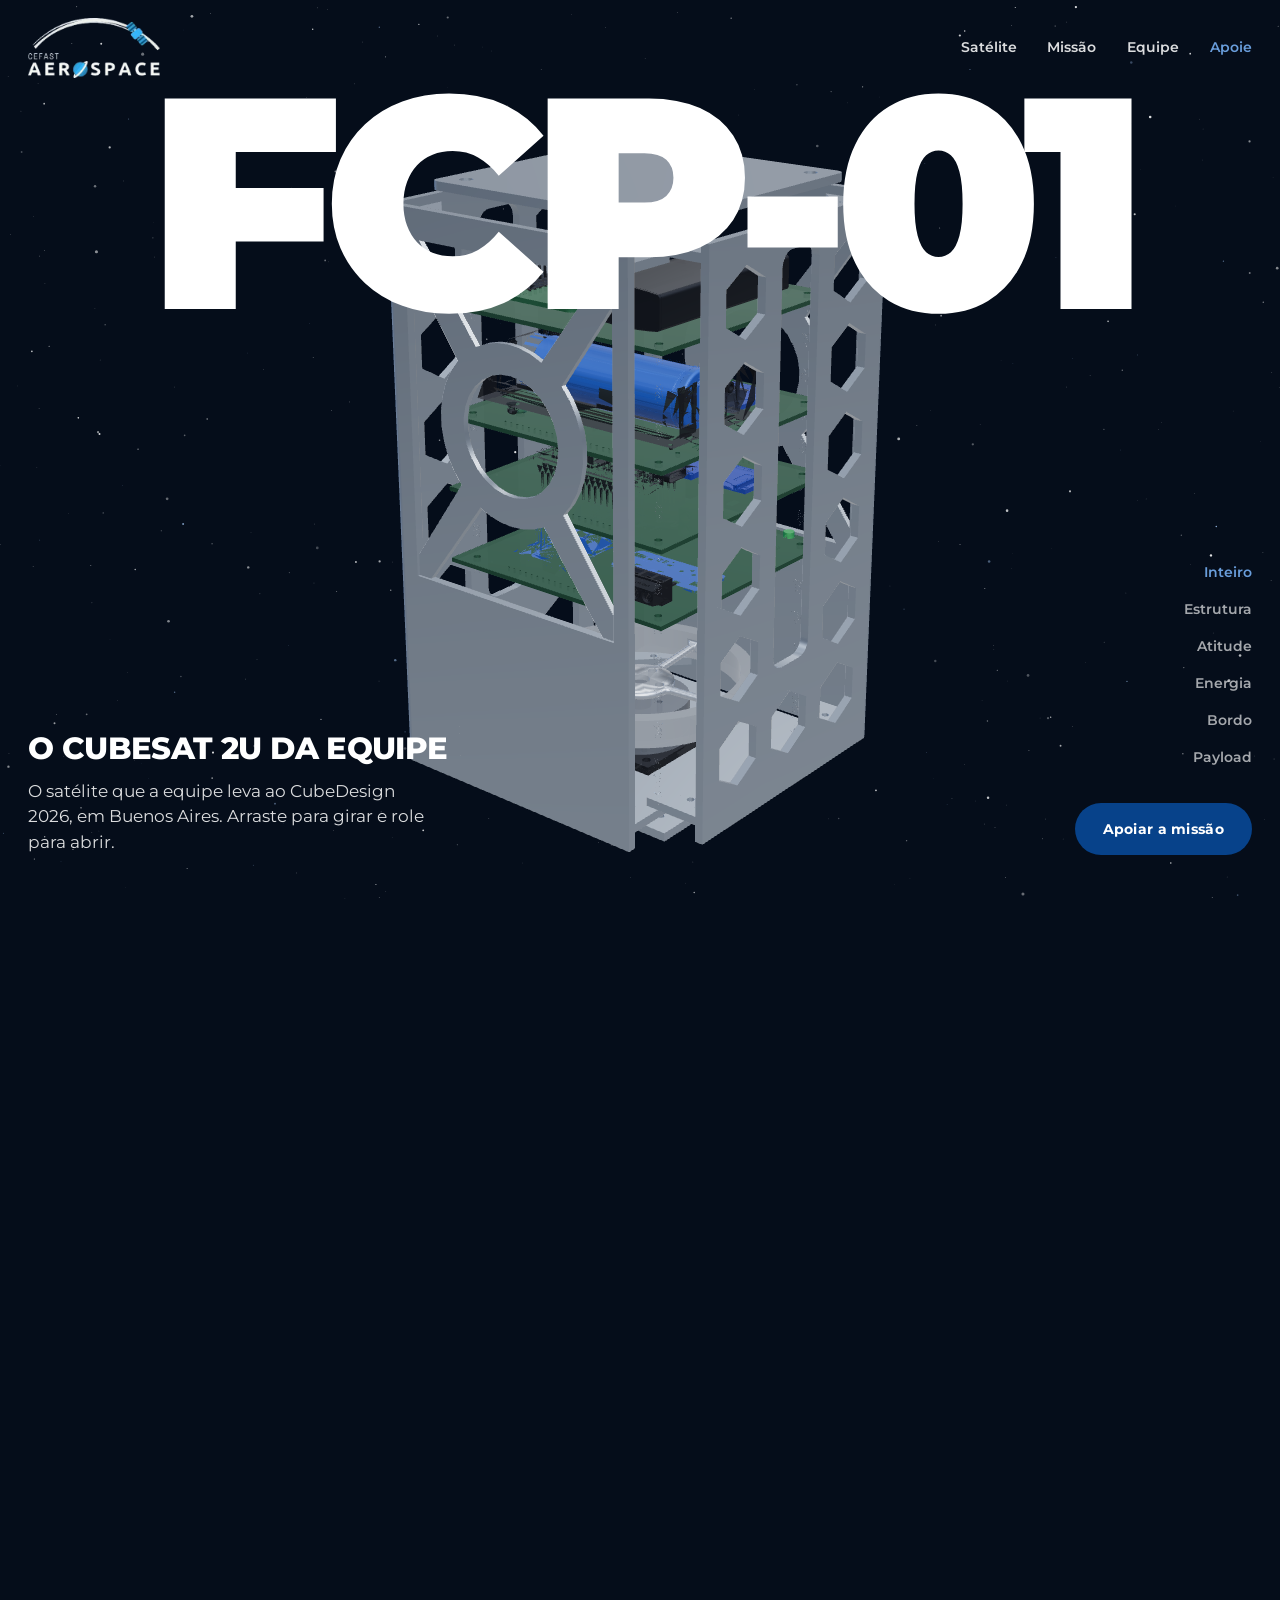
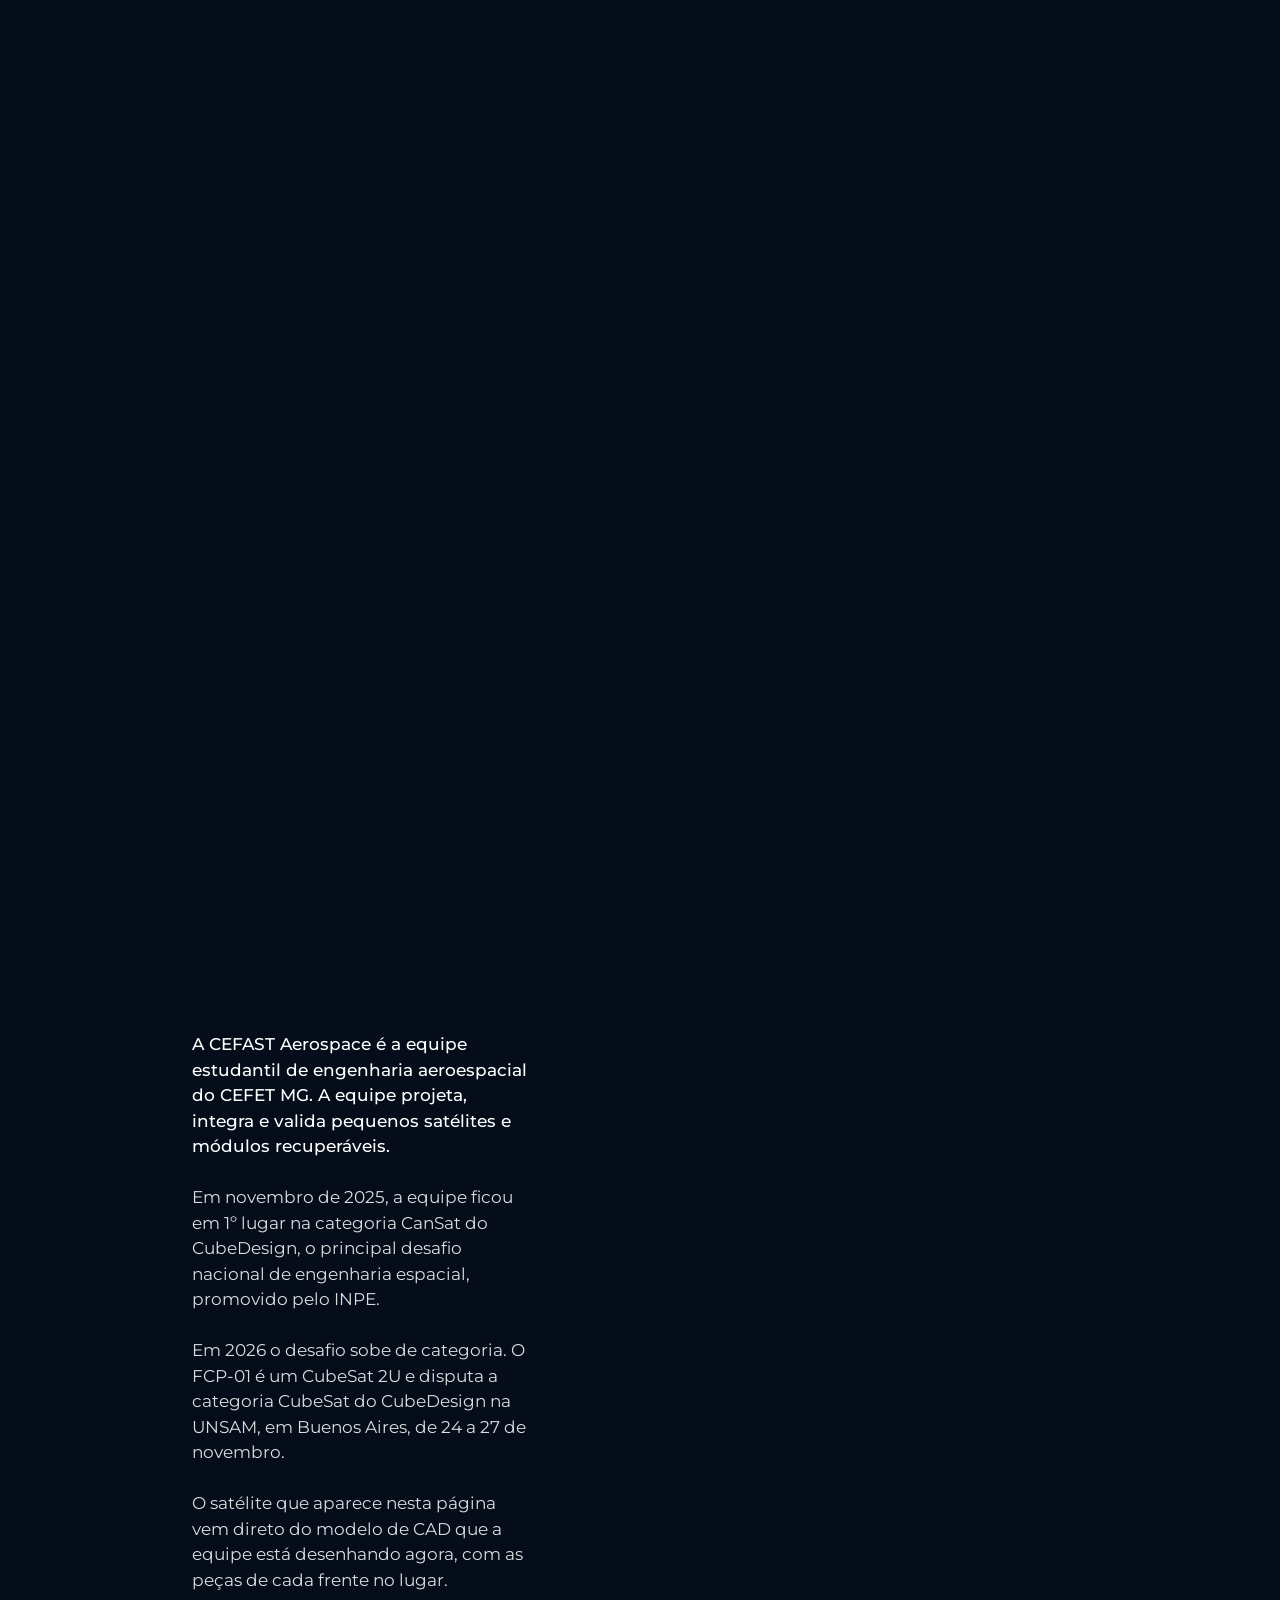
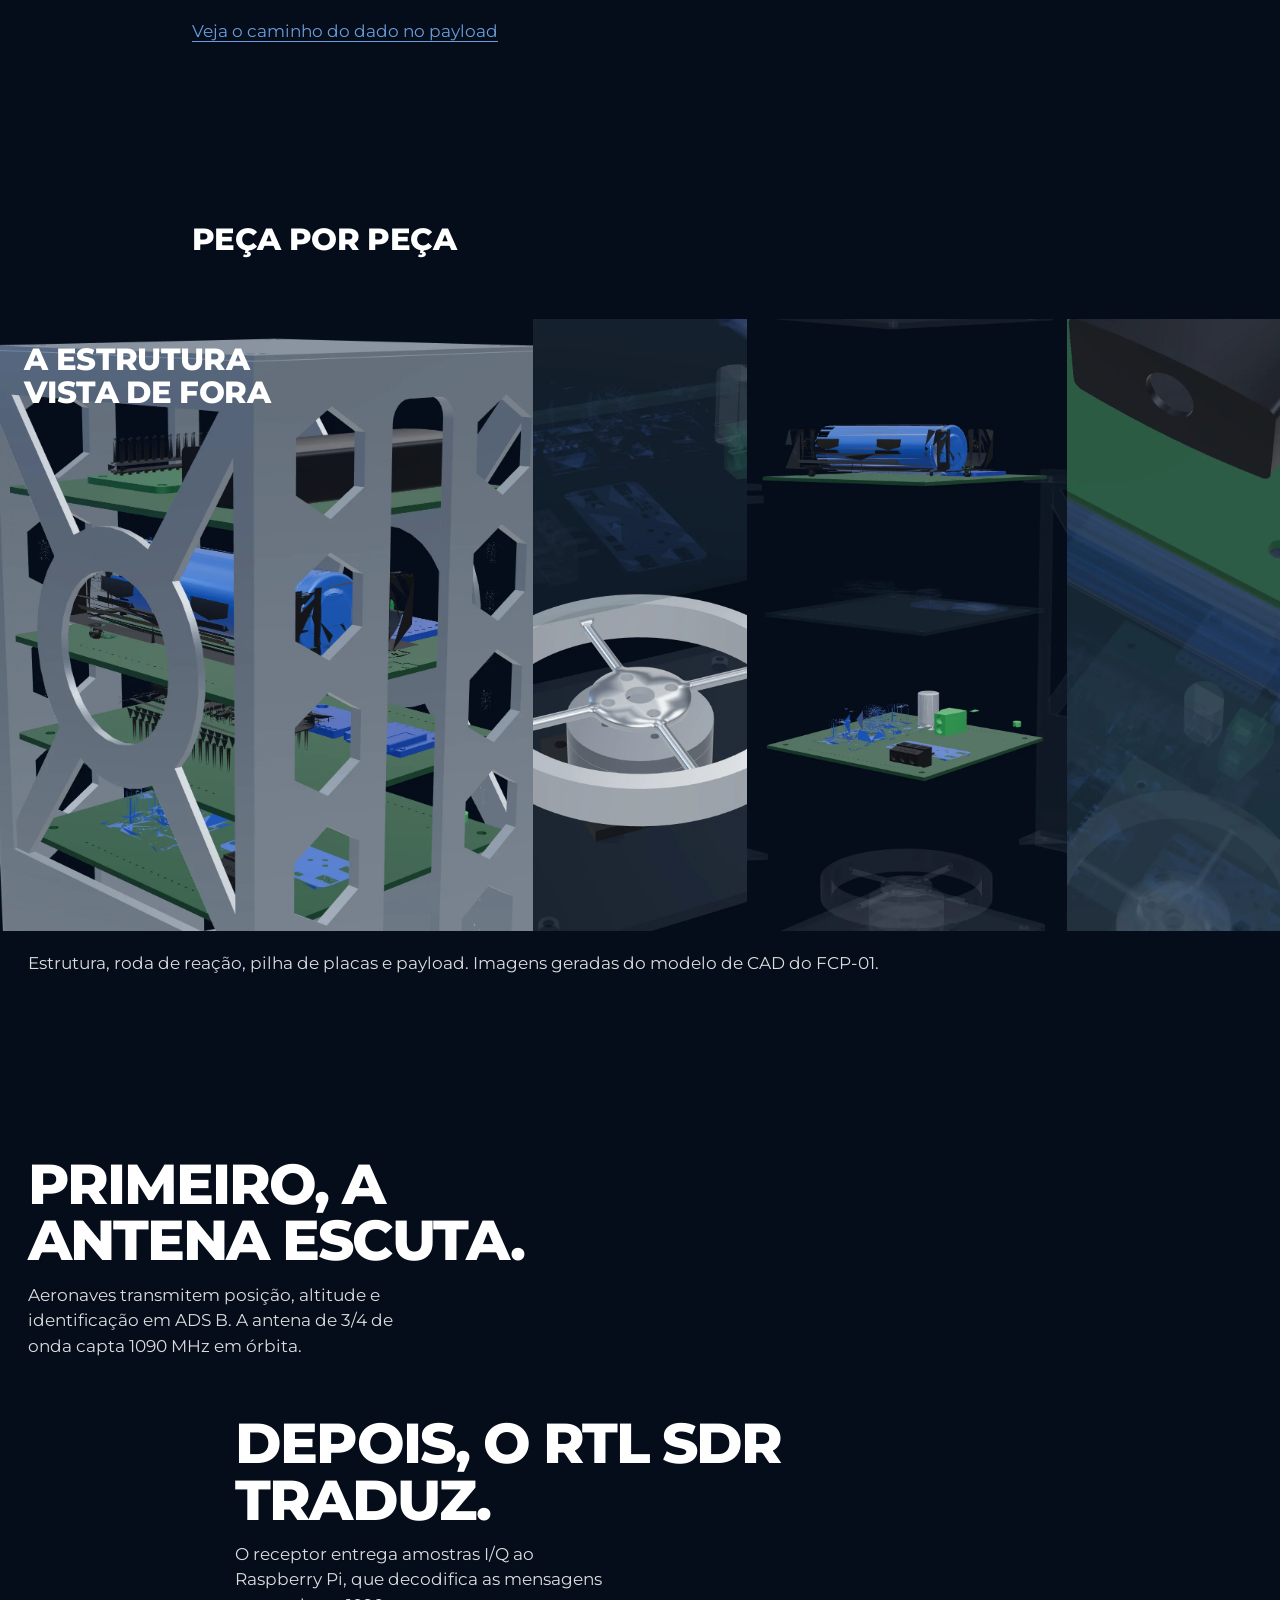
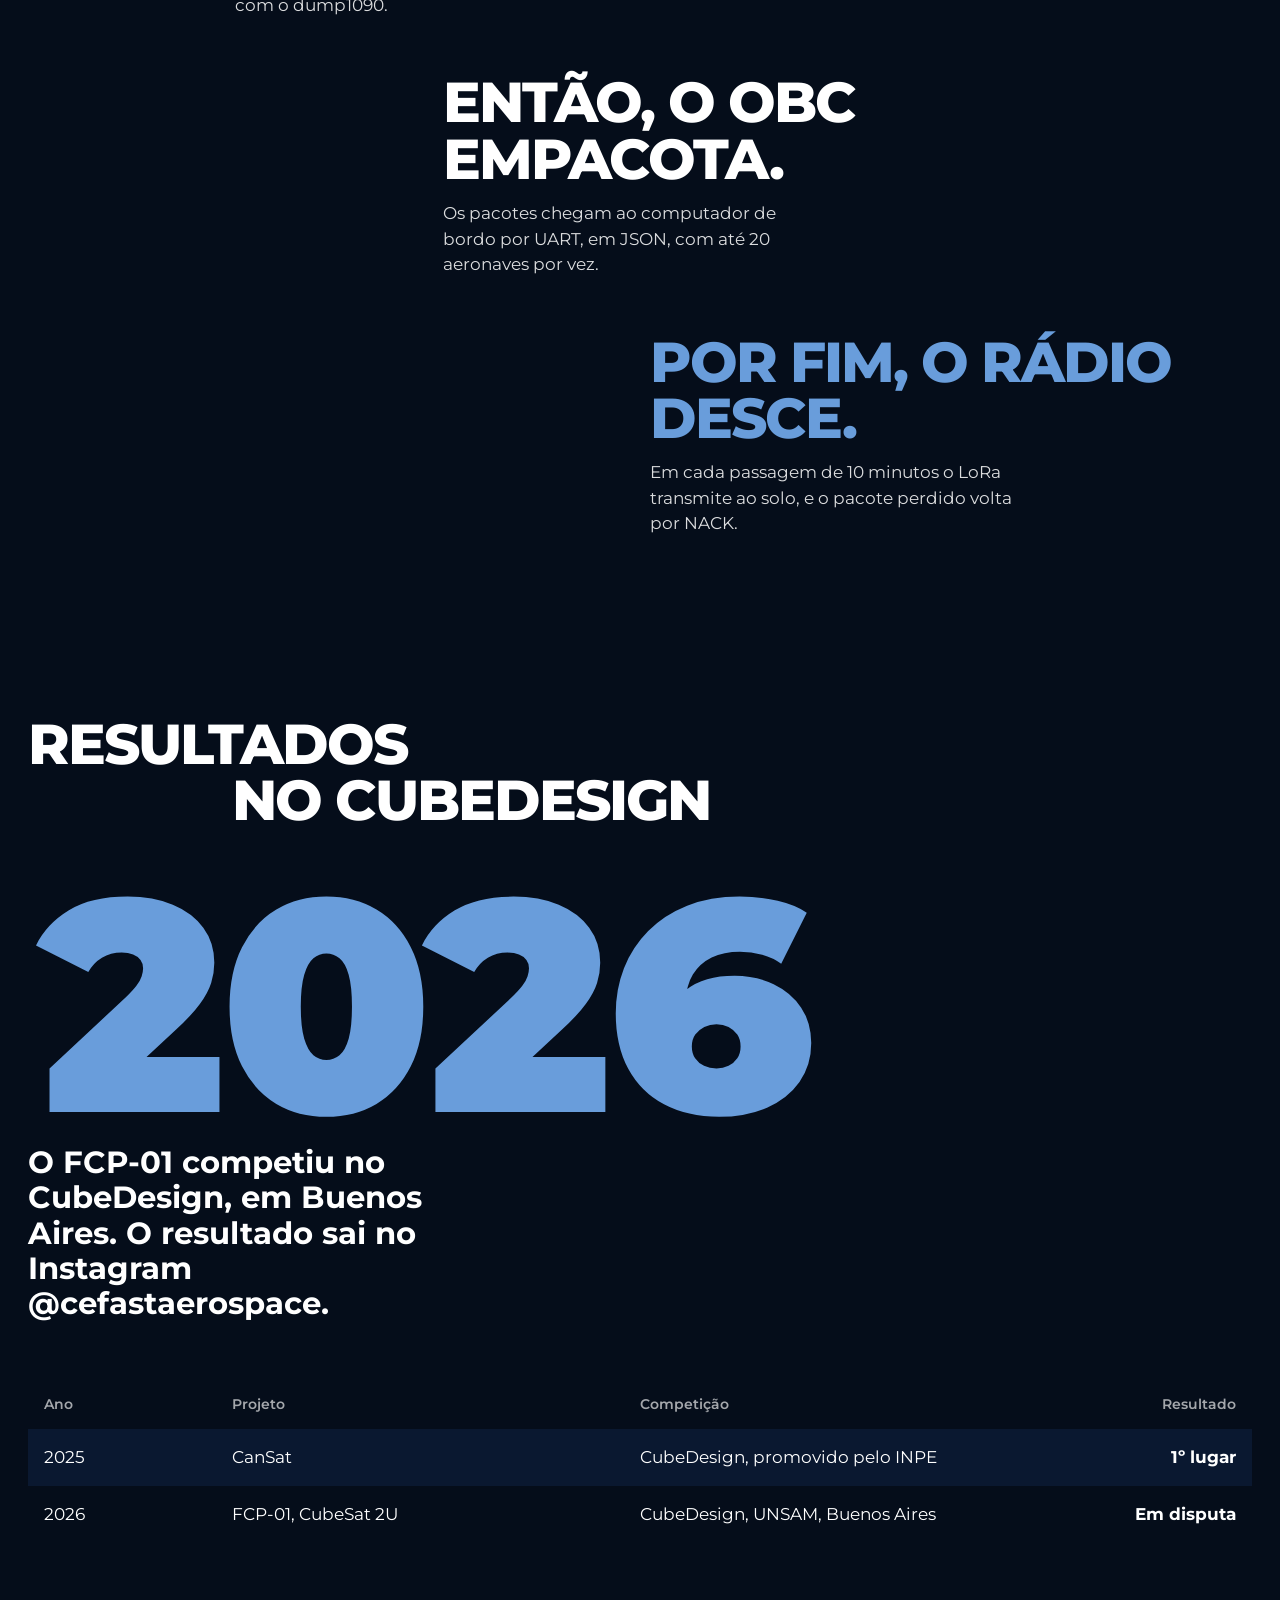
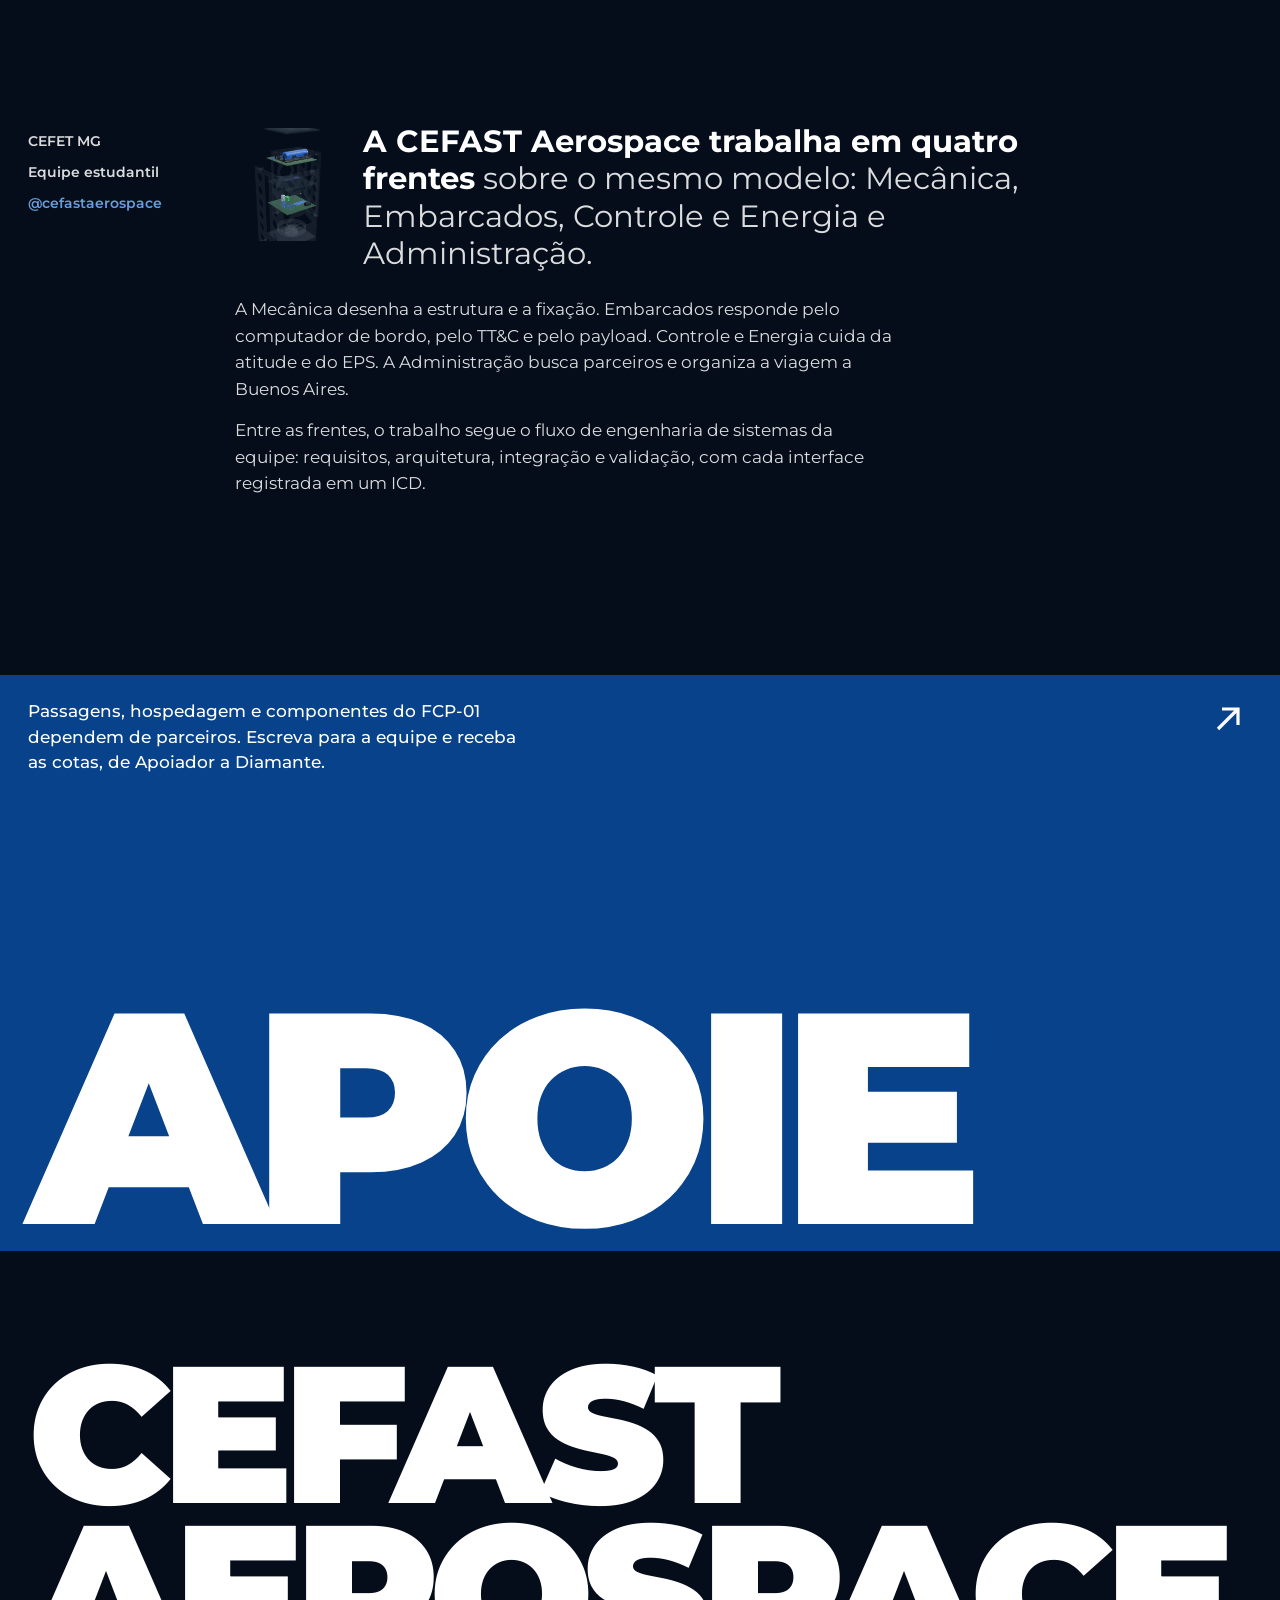
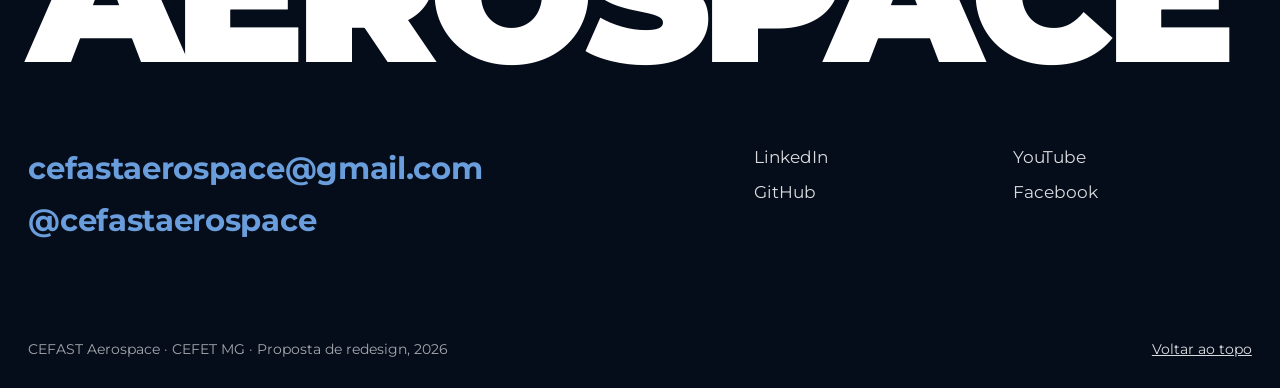
==== index.html @ 87e076d8 "Redesign do site da CEFAST Aerospace com o FCP-01 em 3D Página única com o CubeSat 2U em 3D, aberto " ====
<!doctype html>
<html lang="pt-BR">
<head>
<meta charset="utf-8">
<meta name="viewport" content="width=device-width, initial-scale=1">
<title>FCP-01 · CEFAST Aerospace</title>
<meta name="description" content="A CEFAST Aerospace, equipe estudantil do CEFET MG, projeta o FCP-01, um CubeSat 2U para o CubeDesign 2026 em Buenos Aires. Veja o satélite peça por peça.">
<meta name="theme-color" content="#050D1A">
<meta property="og:title" content="FCP-01 · CEFAST Aerospace">
<meta property="og:description" content="O CubeSat 2U que a CEFAST Aerospace leva ao CubeDesign 2026, em Buenos Aires.">
<meta property="og:image" content="assets/og.jpg">
<link rel="icon" type="image/svg+xml" href="favicon.svg">
<link rel="preload" href="fonts/montserrat-latin-wght-normal.woff2" as="font" type="font/woff2" crossorigin>
<link rel="stylesheet" href="css/site.css">
<script>document.documentElement.classList.add('js')</script>
<script type="importmap">{"imports":{"three":"./vendor/three.module.min.js"}}</script>
</head>
<body>
<canvas id="stars" aria-hidden="true"></canvas>

<header class="bar">
  <a class="bar__brand" href="#topo" aria-label="CEFAST Aerospace, início"><img src="assets/logo-cefast-aerospace.png" alt="CEFAST Aerospace" width="676" height="306"></a>
  <nav class="bar__nav" aria-label="Principal">
    <a href="#satelite">Satélite</a>
    <a href="#missao">Missão</a>
    <a href="#equipe">Equipe</a>
    <a href="#apoie">Apoie</a>
  </nav>
</header>

<main id="topo">
  <!-- O satélite fica preso na tela enquanto a página rola e abre um subsistema por vez -->
  <section class="story" id="satelite" aria-label="O satélite FCP-01">
    <div class="story__pin">
      <h1 class="story__title">FCP-01</h1>
      <div class="story__stage">
        <canvas class="story__canvas" aria-label="Modelo 3D do FCP-01. Arraste para girar." role="img"></canvas>
        <img class="story__poster" src="assets/render-inteiro.webp" alt="O FCP-01 montado: estrutura de alumínio vazada com quatro placas empilhadas e a roda de reação na base." width="1400" height="1750">
      </div>
      <div class="story__copy" aria-live="polite">
        <div class="chapter is-on" data-chapter="0">
          <h2>O CubeSat 2U da equipe</h2>
          <p>O satélite que a equipe leva ao CubeDesign 2026, em Buenos Aires. Arraste para girar e role para abrir.</p>
        </div>
        <div class="chapter" data-chapter="1">
          <h2>Estrutura em alumínio 6061 T4</h2>
          <p>Dois perfis em L e duas tampas, 100 × 100 × 197 mm no CAD. A equipe comparou com magnésio AZ91 e AZ31 e descartou o PETG com justificativa técnica.</p>
        </div>
        <div class="chapter" data-chapter="2">
          <h2>Roda de reação em anel</h2>
          <p>Um anel de 80 mm gira sobre o motor, na base da estrutura, e troca momento angular com o satélite para controlar a atitude. Um sensor de ângulo acompanha o giro.</p>
        </div>
        <div class="chapter" data-chapter="3">
          <h2>EPS, Electric Power System</h2>
          <p>Célula 21700 com BMS 2S, medição de corrente por INA219 e reguladores XL4015 e MT3608, divididos em duas placas da pilha.</p>
        </div>
        <div class="chapter" data-chapter="4">
          <h2>Computador de bordo e TT&amp;C</h2>
          <p>Um ESP32 controla o rádio LoRa de telecomando e telemetria e lê a IMU. A antena sai por burn wire, um fio que queima para soltá-la em órbita.</p>
        </div>
        <div class="chapter" data-chapter="5">
          <h2>Payload ADS B</h2>
          <p>Antena de 3/4 de onda em 1090 MHz, RTL SDR com amostras I/Q e Raspberry Pi rodando dump1090. Sem aeronave à vista, o payload mede o ruído de fundo.</p>
        </div>
      </div>
      <div class="story__side">
        <ul class="story__steps" aria-label="Subsistemas">
          <li><button type="button" data-go="0" aria-current="true">Inteiro</button></li>
          <li><button type="button" data-go="1">Estrutura</button></li>
          <li><button type="button" data-go="2">Atitude</button></li>
          <li><button type="button" data-go="3">Energia</button></li>
          <li><button type="button" data-go="4">Bordo</button></li>
          <li><button type="button" data-go="5">Payload</button></li>
        </ul>
        <a class="button" href="#apoie">Apoiar a missão</a>
      </div>
    </div>
  </section>

  <section class="intro" id="sobre" aria-label="Sobre a equipe">
    <div class="intro__col">
      <p class="intro__lead">A CEFAST Aerospace é a equipe estudantil de engenharia aeroespacial do CEFET MG. A equipe projeta, integra e valida pequenos satélites e módulos recuperáveis.</p>
      <p>Em novembro de 2025, a equipe ficou em 1º lugar na categoria CanSat do CubeDesign, o principal desafio nacional de engenharia espacial, promovido pelo INPE.</p>
      <p>Em 2026 o desafio sobe de categoria. O FCP-01 é um CubeSat 2U e disputa a categoria CubeSat do CubeDesign na UNSAM, em Buenos Aires, de 24 a 27 de novembro.</p>
      <p>O satélite que aparece nesta página vem direto do modelo de CAD que a equipe está desenhando agora, com as peças de cada frente no lugar.</p>
      <p><a href="#missao">Veja o caminho do dado no payload</a></p>
    </div>
  </section>

  <section class="band" id="detalhes" aria-labelledby="band-title">
    <h2 class="band__title reveal" id="band-title">Peça por peça</h2>
    <div class="band__row reveal">
      <figure class="band__panel" style="--g:5">
        <img src="assets/render-estrutura.webp" alt="Estrutura do FCP-01 vista de perto, com os recortes hexagonais e o anel em X na lateral." width="1400" height="1750" loading="lazy">
        <figcaption class="band__label">A estrutura<br>vista de fora</figcaption>
      </figure>
      <figure class="band__panel" style="--g:2">
        <img src="assets/render-roda.webp" alt="Roda de reação em anel montada sobre o motor, com as placas acima em transparência." width="1400" height="1750" loading="lazy">
      </figure>
      <figure class="band__panel" style="--g:3">
        <img src="assets/render-placas.webp" alt="Pilha de placas afastada, com a célula 21700 e o BMS em destaque." width="1400" height="1750" loading="lazy">
      </figure>
      <figure class="band__panel" style="--g:2">
        <img src="assets/render-payload.webp" alt="Placa do payload vista de cima, com o RTL SDR e o Raspberry Pi." width="1400" height="1750" loading="lazy">
      </figure>
    </div>
    <p class="band__note reveal">Estrutura, roda de reação, pilha de placas e payload. Imagens geradas do modelo de CAD do FCP-01.</p>
  </section>

  <section class="steps" id="missao" aria-label="Como o payload funciona">
    <div class="steps__item reveal" style="--c:1">
      <h2 class="steps__line">Primeiro, a antena escuta.</h2>
      <p>Aeronaves transmitem posição, altitude e identificação em ADS B. A antena de 3/4 de onda capta 1090 MHz em órbita.</p>
    </div>
    <div class="steps__item reveal" style="--c:3">
      <h2 class="steps__line">Depois, o RTL SDR traduz.</h2>
      <p>O receptor entrega amostras I/Q ao Raspberry Pi, que decodifica as mensagens com o dump1090.</p>
    </div>
    <div class="steps__item reveal" style="--c:5">
      <h2 class="steps__line">Então, o OBC empacota.</h2>
      <p>Os pacotes chegam ao computador de bordo por UART, em JSON, com até 20 aeronaves por vez.</p>
    </div>
    <div class="steps__item reveal" style="--c:7">
      <h2 class="steps__line steps__line--last">Por fim, o rádio desce.</h2>
      <p>Em cada passagem de 10 minutos o LoRa transmite ao solo, e o pacote perdido volta por NACK.</p>
    </div>
  </section>

  <section class="record" id="resultados" aria-labelledby="record-title">
    <h2 class="record__title reveal" id="record-title"><span>Resultados</span><span>no CubeDesign</span></h2>
    <p class="record__count reveal" data-countdown="2026-11-24T09:00:00-03:00" data-end="2026-11-27T23:59:00-03:00"><span class="record__days">39</span> <span class="record__unit">dias até o CubeDesign 2026, na UNSAM, em Buenos Aires.</span></p>
    <div class="record__wrap reveal">
      <table class="record__table">
        <caption class="sr">Resultados da CEFAST Aerospace no CubeDesign</caption>
        <thead><tr><th scope="col">Ano</th><th scope="col">Projeto</th><th scope="col">Competição</th><th scope="col">Resultado</th></tr></thead>
        <tbody>
          <tr><td>2025</td><td>CanSat</td><td>CubeDesign, promovido pelo INPE</td><td>1º lugar</td></tr>
          <tr><td>2026</td><td>FCP-01, CubeSat 2U</td><td>CubeDesign, UNSAM, Buenos Aires</td><td>Em disputa</td></tr>
        </tbody>
      </table>
    </div>
  </section>

  <section class="team" id="equipe" aria-label="A equipe">
    <ul class="team__facts reveal">
      <li>CEFET MG</li>
      <li>Equipe estudantil</li>
      <li><a href="https://www.instagram.com/cefastaerospace/" target="_blank" rel="noopener">@cefastaerospace</a></li>
    </ul>
    <div class="team__text reveal">
      <p class="team__lead"><img class="team__cap" src="assets/render-pilha.webp" alt="As quatro placas do FCP-01 afastadas entre os perfis da estrutura." width="900" height="900" loading="lazy"><strong>A CEFAST Aerospace trabalha em quatro frentes</strong> sobre o mesmo modelo: Mecânica, Embarcados, Controle e Energia e Administração.</p>
      <p class="team__more">A Mecânica desenha a estrutura e a fixação. Embarcados responde pelo computador de bordo, pelo TT&amp;C e pelo payload. Controle e Energia cuida da atitude e do EPS. A Administração busca parceiros e organiza a viagem a Buenos Aires.</p>
      <p class="team__more">Entre as frentes, o trabalho segue o fluxo de engenharia de sistemas da equipe: requisitos, arquitetura, integração e validação, com cada interface registrada em um ICD.</p>
    </div>
  </section>

  <section class="cta" id="apoie" aria-label="Apoie o FCP-01">
    <a class="cta__link" href="mailto:cefastaerospace@gmail.com?subject=Patroc%C3%ADnio%20do%20FCP-01&amp;body=Ol%C3%A1%2C%20equipe%20CEFAST%20Aerospace.%20Quero%20conhecer%20as%20cotas%20de%20patroc%C3%ADnio%20do%20FCP-01.">
      <span class="cta__note">Passagens, hospedagem e componentes do FCP-01 dependem de parceiros. Escreva para a equipe e receba as cotas, de Apoiador a Diamante.</span>
      <svg class="cta__arrow" viewBox="0 0 48 48" aria-hidden="true"><path d="M14 34 34 14M18 14h16v16" fill="none" stroke="currentColor" stroke-width="3.2"/></svg>
      <span class="cta__word">Apoie</span>
    </a>
  </section>
</main>

<footer class="foot">
  <p class="foot__name" aria-hidden="true"><span>CEFAST</span><span>AEROSPACE</span></p>
  <div class="foot__row">
    <ul class="foot__places">
      <li><a href="mailto:cefastaerospace@gmail.com">cefastaerospace@gmail.com</a></li>
      <li><a href="https://www.instagram.com/cefastaerospace/" target="_blank" rel="noopener">@cefastaerospace</a></li>
    </ul>
    <ul class="foot__links">
      <li><a href="https://www.linkedin.com/company/cefast-aerospace/" target="_blank" rel="noopener">LinkedIn</a></li>
      <li><a href="https://www.youtube.com/channel/UC_pCVSEK9eapoDFl8jVFm1w/playlists" target="_blank" rel="noopener">YouTube</a></li>
      <li><a href="https://github.com/CefastAerospace" target="_blank" rel="noopener">GitHub</a></li>
      <li><a href="https://www.facebook.com/cefastaerospace/" target="_blank" rel="noopener">Facebook</a></li>
    </ul>
  </div>
  <div class="foot__legal">
    <p>CEFAST Aerospace · CEFET MG · Proposta de redesign, 2026</p>
    <a href="#topo">Voltar ao topo</a>
  </div>
</footer>

<script type="module" src="js/app.js"></script>
</body>
</html>
---- css/site.css ----
@font-face {
  font-family: "Montserrat";
  src: url("../fonts/montserrat-latin-wght-normal.woff2") format("woff2");
  font-weight: 100 900; font-style: normal; font-display: swap;
  unicode-range: U+0000-00FF, U+0131, U+0152-0153, U+02BB-02BC, U+02C6, U+02DA, U+02DC, U+2000-206F, U+2074, U+20AC, U+2122, U+2191, U+2193, U+2212, U+2215, U+FEFF, U+FFFD;
}
@font-face {
  font-family: "Montserrat";
  src: url("../fonts/montserrat-latin-ext-wght-normal.woff2") format("woff2");
  font-weight: 100 900; font-style: normal; font-display: swap;
  unicode-range: U+0100-02AF, U+0304, U+0308, U+0329, U+1E00-1E9F, U+1EF2-1EFF, U+2020, U+20A0-20AB, U+20AD-20C0, U+2113, U+2C60-2C7F, U+A720-A7FF;
}

:root {
  /* Marca CEFAST Aerospace */
  --ground: #050d1a;
  --ground-2: #0a1830;
  --blue: #07428a;
  --sky: #699ddb;
  --ink: #ffffff;
  --ink-soft: rgba(255, 255, 255, 0.86);
  --ink-quiet: rgba(255, 255, 255, 0.64);

  /* Cinco tamanhos fazem o trabalho */
  --t-mon: clamp(84px, 23.5vw, 440px);
  --t-d2: clamp(32px, 4.4vw, 72px);
  --t-h: clamp(24px, 2.4vw, 36px);
  --t-body: 17px;
  --t-small: 14px;

  --m: clamp(20px, 2.2vw, 32px);
  --gap-section: clamp(120px, 14vw, 220px);

  --ease-out: cubic-bezier(0.22, 1, 0.36, 1);
  --ease-in-out: cubic-bezier(0.76, 0, 0.24, 1);
  --t-press: 140ms;
  --t-hover: 180ms;
  --t-ui: 240ms;
  --t-reveal: 800ms;
}

*, *::before, *::after { box-sizing: border-box; }
html { -webkit-text-size-adjust: 100%; scroll-behavior: smooth; }
body {
  margin: 0; background: var(--ground); color: var(--ink);
  font-family: "Montserrat", system-ui, sans-serif; font-size: var(--t-body); line-height: 1.5;
  font-weight: 400; font-kerning: normal; -webkit-font-smoothing: antialiased; overflow-x: hidden;
}
img, svg, canvas { display: block; max-width: 100%; }
a { color: inherit; }
h1, h2, p, ul, figure { margin: 0; }
ul { padding: 0; list-style: none; }
button { font: inherit; color: inherit; }
::selection { background: var(--sky); color: var(--ground); }
:focus-visible { outline: 2px solid var(--sky); outline-offset: 2px; }
.sr { position: absolute; width: 1px; height: 1px; overflow: hidden; clip: rect(0 0 0 0); white-space: nowrap; }

#stars { position: fixed; inset: 0; width: 100vw; height: 100lvh; z-index: 0; pointer-events: none; }
main, .foot, .bar { position: relative; z-index: 1; }

/* Barra */
.bar {
  position: fixed; top: 0; left: 0; right: 0; z-index: 20;
  display: flex; align-items: center; justify-content: space-between;
  padding: 18px var(--m);
  transition: background-color var(--t-ui) ease, padding var(--t-ui) var(--ease-out);
}
.bar.is-solid { background: var(--ground); padding-top: 12px; padding-bottom: 12px; }
.bar__brand img { width: 132px; height: auto; }
.bar__nav { display: flex; gap: clamp(16px, 2.4vw, 36px); font-size: var(--t-small); font-weight: 600; }
.bar__nav a { text-decoration: none; color: var(--ink-soft); padding: 8px 0; transition: color var(--t-hover) ease; }
.bar__nav a:hover { color: var(--ink); }
.bar__nav a:last-child { color: var(--sky); }

/* História presa: o satélite abre por capítulos */
.story { position: relative; height: 640svh; }
.story__pin { position: sticky; top: 0; height: 100svh; overflow: hidden; }
.story__title {
  position: absolute; left: 0; right: 0; top: clamp(68px, 9vh, 120px); z-index: 2;
  text-align: center; font-weight: 900; font-size: var(--t-mon); line-height: 0.8;
  letter-spacing: -0.055em; text-transform: uppercase; color: var(--ink); white-space: nowrap;
  pointer-events: none; opacity: var(--title-o, 1); transform: translateY(var(--title-y, 0px));
}
.story__stage { position: absolute; inset: 0; z-index: 1; }
.story__canvas { width: 100%; height: 100%; cursor: grab; touch-action: pan-y; }
.story__canvas.is-dragging { cursor: grabbing; }
.story__poster { position: absolute; left: 50%; top: 52%; width: min(46vh, 44vw); height: auto; transform: translate(-50%, -42%); pointer-events: none; transition: opacity 600ms var(--ease-out); }
.is-live .story__poster { opacity: 0; }

.story__copy { position: absolute; left: var(--m); bottom: clamp(28px, 5vh, 48px); width: min(440px, 36vw); z-index: 3; min-height: 210px; }
.chapter { position: absolute; left: 0; bottom: 0; width: 100%; }
.chapter h2 { font-size: var(--t-h); font-weight: 800; line-height: 1.05; letter-spacing: -0.02em; text-transform: uppercase; margin-bottom: 14px; text-wrap: balance; }
.chapter p { color: var(--ink-soft); max-width: 36ch; }
.js .chapter { opacity: 0; visibility: hidden; transform: translateY(18px); transition: opacity 420ms var(--ease-out), transform 420ms var(--ease-out), visibility 0s linear 420ms; pointer-events: none; }
.js .chapter.is-on { opacity: 1; visibility: visible; transform: none; pointer-events: auto; transition-delay: 0s; }
html:not(.js) .chapter:not(:first-child) { display: none; }

.story__side { position: absolute; right: var(--m); bottom: clamp(28px, 5vh, 48px); z-index: 3; display: flex; flex-direction: column; align-items: flex-end; gap: 28px; }
.story__steps { display: flex; flex-direction: column; align-items: flex-end; gap: 2px; }
.story__steps button {
  background: none; border: 0; padding: 7px 0; cursor: pointer; font-size: var(--t-small); font-weight: 600;
  color: var(--ink-quiet); transition: color var(--t-hover) ease, transform var(--t-press) var(--ease-out);
}
.story__steps button:hover { color: var(--ink); }
.story__steps button:active { transform: scale(0.97); }
.story__steps button[aria-current="true"] { color: var(--sky); }

.button {
  display: inline-flex; align-items: center; justify-content: center; min-height: 52px; padding: 0 28px;
  border-radius: 999px; background: var(--blue); color: var(--ink); text-decoration: none;
  font-weight: 700; font-size: var(--t-small); letter-spacing: 0.02em;
  transition: background-color var(--t-hover) ease, transform var(--t-press) var(--ease-out);
}
.button:hover { background: #0a52a8; }
.button:active { transform: scale(0.98); background: #063a7a; }

/* Introdução: coluna estreita e campo vazio */
.intro { padding: 72px 0 var(--gap-section); }
.intro__col { margin-left: 15vw; width: 340px; max-width: calc(100vw - 2 * var(--m)); display: grid; gap: 1.5em; }
.intro__col p { color: var(--ink-soft); }
.intro__col .intro__lead { color: var(--ink); font-weight: 500; }
.intro__col a { color: var(--sky); text-underline-offset: 4px; transition: color var(--t-hover) ease; }
.intro__col a:hover { color: var(--ink); }

/* Faixa de painéis desiguais */
.band { padding-bottom: var(--gap-section); }
.band__title { margin-left: calc(15vw); font-size: var(--t-h); font-weight: 800; letter-spacing: -0.02em; text-transform: uppercase; line-height: 1.05; margin-bottom: 64px; }
.band__row { display: flex; height: 68svh; min-height: 420px; background: var(--ground-2); }
.band__panel { position: relative; flex: var(--g) 1 0; min-width: 0; overflow: hidden; transition: flex-grow 500ms var(--ease-in-out); }
.band__panel img { width: 100%; height: 100%; object-fit: cover; transition: transform 900ms var(--ease-out); }
.band__panel:hover img { transform: scale(1.04); }
@media (hover: hover) { .band__panel:hover { flex-grow: 6; } }
.band__label { position: absolute; top: 24px; left: 24px; font-size: var(--t-h); font-weight: 800; line-height: 1.05; text-transform: uppercase; letter-spacing: -0.02em; }
.band__note { margin: 20px var(--m) 0; color: var(--ink-soft); }

/* Escada: o caminho do dado */
.steps {
  display: grid; grid-template-columns: repeat(12, minmax(0, 1fr)); column-gap: 20px; row-gap: 56px;
  padding: 0 var(--m) var(--gap-section);
}
.steps__item { grid-column: var(--c) / span 6; }
.steps__line { font-size: var(--t-d2); font-weight: 800; line-height: 1; letter-spacing: -0.035em; text-transform: uppercase; }
.steps__line--last { color: var(--sky); }
.steps__item p { margin-top: 14px; max-width: 34ch; color: var(--ink-soft); }

/* Resultados como tabela */
.record { padding: 0 var(--m) var(--gap-section); }
.record__title { font-size: var(--t-d2); font-weight: 800; line-height: 1; letter-spacing: -0.035em; text-transform: uppercase; display: grid; margin-bottom: 56px; }
.record__title span:last-child { padding-left: calc(2 * (100vw - 2 * var(--m)) / 12); }
.record__table { width: 100%; border-collapse: collapse; font-size: var(--t-body); }
.record__table th { text-align: left; font-weight: 600; color: var(--ink-quiet); padding: 0 16px 14px 0; font-size: var(--t-small); }
.record__table td { padding: 16px 16px 16px 0; vertical-align: top; }
.record__table td:first-child, .record__table th:first-child { width: 16.66%; padding-left: 16px; }
.record__table td:nth-child(2), .record__table th:nth-child(2) { width: 33.33%; }
.record__table td:last-child, .record__table th:last-child { text-align: right; }
.record__table tbody tr:nth-child(odd) { background: var(--ground-2); }
.record__table td:last-child { font-weight: 700; }
.record__count { margin: 0 0 72px; display: flex; align-items: baseline; gap: 20px; flex-wrap: wrap; }
.record__days { font-size: var(--t-mon); font-weight: 900; line-height: 0.8; letter-spacing: -0.06em; color: var(--sky); font-variant-numeric: tabular-nums; }
.record__unit { font-size: var(--t-h); font-weight: 700; line-height: 1.15; max-width: 22ch; text-transform: none; }

/* Equipe: imagem como capitular */
.team { display: grid; grid-template-columns: repeat(12, minmax(0, 1fr)); column-gap: 20px; padding: 0 var(--m) var(--gap-section); }
.team__facts { grid-column: 1 / span 2; font-size: var(--t-small); font-weight: 600; color: var(--ink-soft); display: grid; gap: 10px; align-content: start; padding-top: 8px; }
.team__facts a { color: var(--sky); text-decoration: none; }
.team__facts a:hover { text-decoration: underline; }
.team__text { grid-column: 3 / span 8; }
.team__lead, .team__more { font-size: var(--t-h); line-height: 1.22; color: var(--ink-soft); }
.team__lead strong { color: var(--ink); font-weight: 700; }
.team__more { margin-top: 1.4em; font-size: var(--t-body); line-height: 1.55; color: var(--ink-soft); max-width: 60ch; }
.team__more + .team__more { margin-top: 0.9em; }
.team__cap { float: left; width: 3.66em; height: 3.66em; margin: 0.18em 0.5em 0 0; object-fit: cover; }

/* Chamada: a palavra é o botão */
.cta { padding: 0; }
.cta__link {
  position: relative; display: block; min-height: 64svh; background: var(--blue); color: var(--ink); text-decoration: none;
  overflow: hidden; transition: background-color var(--t-ui) ease, color var(--t-ui) ease;
}
.cta__link:hover, .cta__link:focus-visible { background: var(--ink); color: var(--blue); }
.cta__link:active .cta__word { transform: scale(0.99); }
.cta__note { position: absolute; top: 24px; left: var(--m); max-width: 46ch; font-size: var(--t-body); font-weight: 500; }
.cta__arrow { position: absolute; top: 20px; right: var(--m); width: 48px; height: 48px; transition: transform var(--t-ui) var(--ease-out); }
.cta__link:hover .cta__arrow { transform: translate(4px, -4px); }
.cta__word {
  position: absolute; left: var(--m); right: var(--m); bottom: 24px; display: block;
  font-size: var(--t-mon); font-weight: 900; line-height: 0.74; letter-spacing: -0.06em; text-transform: uppercase;
  transition: transform var(--t-press) var(--ease-out);
}

/* Rodapé */
.foot { padding: clamp(64px, 8vw, 120px) var(--m) 28px; overflow: hidden; }
.foot__name { display: grid; font-weight: 900; font-size: clamp(56px, 15.2vw, 300px); line-height: 0.82; letter-spacing: -0.055em; color: var(--ink); text-transform: uppercase; }
.foot__row { display: grid; grid-template-columns: repeat(12, minmax(0, 1fr)); column-gap: 20px; margin-top: 72px; }
.foot__places { grid-column: 1 / span 6; display: grid; gap: 6px; }
.foot__places a { font-size: var(--t-h); font-weight: 700; color: var(--sky); text-decoration: none; letter-spacing: -0.01em; transition: color var(--t-hover) ease; overflow-wrap: anywhere; }
.foot__places a:hover { color: var(--ink); }
.foot__links { grid-column: 8 / span 5; display: grid; grid-template-columns: repeat(2, minmax(0, 1fr)); gap: 10px 20px; align-content: start; }
.foot__links a { text-decoration: none; color: var(--ink-soft); transition: color var(--t-hover) ease; }
.foot__links a:hover { color: var(--ink); text-decoration: underline; }
.foot__legal { display: flex; justify-content: space-between; gap: 20px; margin-top: 96px; font-size: var(--t-small); color: var(--ink-quiet); }
.foot__legal a { color: var(--ink-soft); }

/* Entradas por seção */
.js .reveal { opacity: 0; transform: translateY(24px); transition: opacity var(--t-reveal) var(--ease-out), transform var(--t-reveal) var(--ease-out); transition-delay: var(--d, 0ms); }
.js .reveal.is-in { opacity: 1; transform: none; }
.js .band__row.reveal img { transform: scale(1.08); transition: transform 1400ms var(--ease-out); }
.js .band__row.reveal.is-in img { transform: none; }
.js .band__row.reveal.is-in .band__panel:hover img { transform: scale(1.04); }
.js .record__table tbody tr { opacity: 0; transform: translateY(14px); transition: opacity 600ms var(--ease-out), transform 600ms var(--ease-out); }
.js .record__wrap.is-in tbody tr { opacity: 1; transform: none; }
.js .record__wrap.is-in tbody tr:nth-child(2) { transition-delay: 90ms; }

/* Celular */
@media (max-width: 760px) {
  :root { --t-mon: 24vw; --t-d2: 8.4vw; --t-h: 22px; --t-body: 16px; }
  .bar { padding: 14px 16px; }
  .bar__brand img { width: 104px; }
  .bar__nav { gap: 14px; font-size: 14px; }
  .bar__nav a:nth-child(2), .bar__nav a:nth-child(3) { display: none; }
  .story { height: 620svh; }
  .story__title { top: 64px; }
  .story__poster { width: 64vw; top: 48%; }
  .story__copy { left: 16px; right: 16px; width: auto; bottom: 156px; min-height: 0; }
  .chapter h2 { margin-bottom: 8px; }
  .chapter p { font-size: 16px; line-height: 1.45; }
  .story__side { left: 16px; right: 16px; bottom: 16px; flex-direction: column; align-items: stretch; gap: 10px; }
  .story__steps { flex-direction: row; flex-wrap: wrap; gap: 0 16px; }
  .story__steps button { white-space: nowrap; padding: 6px 0; }
  .story__side .button { min-height: 48px; }
  .intro { padding: 72px 0 96px; }
  .intro__col { margin-left: 16px; width: 78%; }
  .band__title { margin-left: 16px; margin-bottom: 32px; }
  .band__row { flex-wrap: wrap; height: 84svh; }
  .band__panel:nth-child(1) { flex: 0 0 64%; height: 50%; }
  .band__panel:nth-child(2) { flex: 0 0 36%; height: 50%; }
  .band__panel:nth-child(3) { flex: 0 0 36%; height: 50%; }
  .band__panel:nth-child(4) { flex: 0 0 64%; height: 50%; }
  .band__label { font-size: 22px; top: 16px; left: 16px; }
  .steps { display: block; padding: 0 16px 120px; }
  .steps__item { margin-left: calc((var(--c) - 1) / 2 * 6vw); margin-bottom: 40px; }
  .steps__item p { font-size: 16px; }
  .record { padding: 0 16px 120px; }
  .record__title { margin-bottom: 40px; }
  .record__title span:last-child { padding-left: 8vw; }
  .record__table thead { display: none; }
  .record__table, .record__table tbody, .record__table tr, .record__table td { display: block; width: auto !important; }
  .record__table tr { padding: 14px 16px; }
  .record__table td { padding: 0 !important; text-align: left !important; }
  .record__table td:first-child { font-size: 22px; font-weight: 800; margin-bottom: 6px; }
  .record__table td:nth-child(3) { color: var(--ink-soft); }
  .record__count { margin-top: 48px; }
  .team { display: flex; flex-direction: column-reverse; gap: 32px; padding: 0 16px 120px; }
  .team__facts { display: flex; gap: 16px; flex-wrap: wrap; font-size: 14px; }
  .team__lead { font-size: 22px; line-height: 1.25; }
  .team__more { font-size: 16px; }
  .team__cap { width: 110px; height: 110px; }
  .cta__link { min-height: 46svh; }
  .cta__note { font-size: 16px; right: 64px; }
  .cta__arrow { width: 32px; height: 32px; }
  .cta__word { bottom: 18px; }
  .foot__name { font-size: 14vw; }
  .foot__row { display: block; margin-top: 48px; }
  .foot__places a { font-size: 22px; }
  .foot__links { margin-top: 32px; }
  .foot__legal { margin-top: 64px; flex-wrap: wrap; }
}

@media (prefers-reduced-motion: reduce) {
  html { scroll-behavior: auto; }
  .js .reveal, .js .chapter, .js .record__table tbody tr { transition: opacity 200ms linear; transform: none !important; }
  .js .band__row.reveal { clip-path: none; }
  .band__panel, .band__panel img { transition: none; }
}
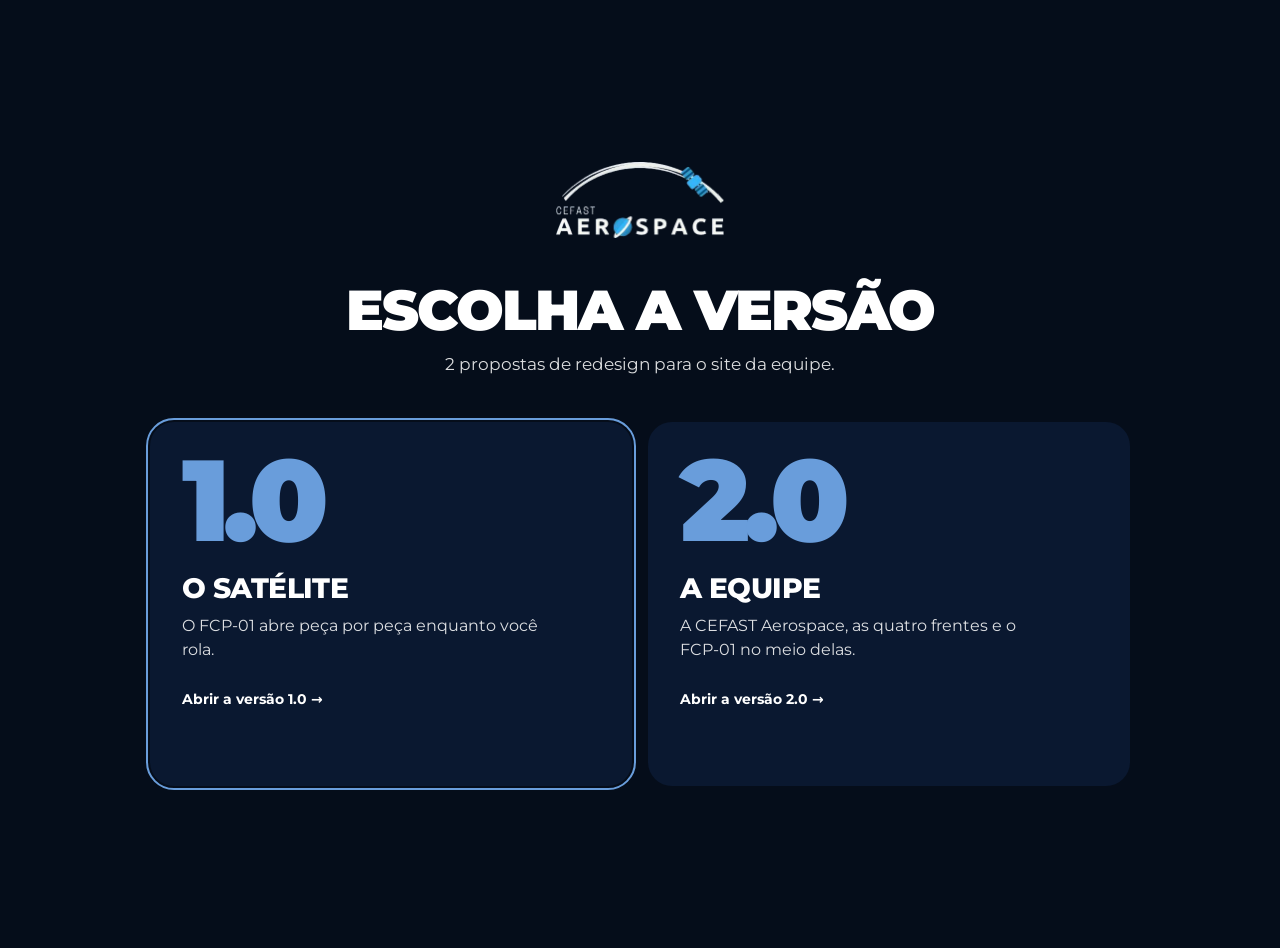
==== commit 06500193: "Versão 2.0 com foco na equipe e tela de escolha de versão A 1.0 (o satélite) passa para v1/ e a 2.0 " ====
--- a/index.html
+++ b/index.html
@@ -3,186 +3,21 @@
 <head>
 <meta charset="utf-8">
 <meta name="viewport" content="width=device-width, initial-scale=1">
-<title>FCP-01 · CEFAST Aerospace</title>
-<meta name="description" content="A CEFAST Aerospace, equipe estudantil do CEFET MG, projeta o FCP-01, um CubeSat 2U para o CubeDesign 2026 em Buenos Aires. Veja o satélite peça por peça.">
+<title>CEFAST Aerospace · redesign do site</title>
+<meta name="description" content="Propostas de redesign do site da CEFAST Aerospace, equipe estudantil de engenharia aeroespacial do CEFET MG.">
 <meta name="theme-color" content="#050D1A">
-<meta property="og:title" content="FCP-01 · CEFAST Aerospace">
-<meta property="og:description" content="O CubeSat 2U que a CEFAST Aerospace leva ao CubeDesign 2026, em Buenos Aires.">
 <meta property="og:image" content="assets/og.jpg">
 <link rel="icon" type="image/svg+xml" href="favicon.svg">
-<link rel="preload" href="fonts/montserrat-latin-wght-normal.woff2" as="font" type="font/woff2" crossorigin>
-<link rel="stylesheet" href="css/site.css">
-<script>document.documentElement.classList.add('js')</script>
-<script type="importmap">{"imports":{"three":"./vendor/three.module.min.js"}}</script>
+<style>
+@font-face { font-family: "Montserrat"; src: url("fonts/montserrat-latin-wght-normal.woff2") format("woff2"); font-weight: 100 900; font-display: swap; }
+html, body { margin: 0; background: #050d1a; color: #fff; font-family: "Montserrat", system-ui, sans-serif; }
+.fallback { padding: 48px 16px; text-align: center; }
+.fallback a { color: #699ddb; font-weight: 700; display: block; margin: 12px 0; }
+</style>
+<link rel="stylesheet" href="versao.css">
+<script defer src="versao.js" data-raiz="./" data-pagina></script>
 </head>
 <body>
-<canvas id="stars" aria-hidden="true"></canvas>
-
-<header class="bar">
-  <a class="bar__brand" href="#topo" aria-label="CEFAST Aerospace, início"><img src="assets/logo-cefast-aerospace.png" alt="CEFAST Aerospace" width="676" height="306"></a>
-  <nav class="bar__nav" aria-label="Principal">
-    <a href="#satelite">Satélite</a>
-    <a href="#missao">Missão</a>
-    <a href="#equipe">Equipe</a>
-    <a href="#apoie">Apoie</a>
-  </nav>
-</header>
-
-<main id="topo">
-  <!-- O satélite fica preso na tela enquanto a página rola e abre um subsistema por vez -->
-  <section class="story" id="satelite" aria-label="O satélite FCP-01">
-    <div class="story__pin">
-      <h1 class="story__title">FCP-01</h1>
-      <div class="story__stage">
-        <canvas class="story__canvas" aria-label="Modelo 3D do FCP-01. Arraste para girar." role="img"></canvas>
-        <img class="story__poster" src="assets/render-inteiro.webp" alt="O FCP-01 montado: estrutura de alumínio vazada com quatro placas empilhadas e a roda de reação na base." width="1400" height="1750">
-      </div>
-      <div class="story__copy" aria-live="polite">
-        <div class="chapter is-on" data-chapter="0">
-          <h2>O CubeSat 2U da equipe</h2>
-          <p>O satélite que a equipe leva ao CubeDesign 2026, em Buenos Aires. Arraste para girar e role para abrir.</p>
-        </div>
-        <div class="chapter" data-chapter="1">
-          <h2>Estrutura em alumínio 6061 T4</h2>
-          <p>Dois perfis em L e duas tampas, 100 × 100 × 197 mm no CAD. A equipe comparou com magnésio AZ91 e AZ31 e descartou o PETG com justificativa técnica.</p>
-        </div>
-        <div class="chapter" data-chapter="2">
-          <h2>Roda de reação em anel</h2>
-          <p>Um anel de 80 mm gira sobre o motor, na base da estrutura, e troca momento angular com o satélite para controlar a atitude. Um sensor de ângulo acompanha o giro.</p>
-        </div>
-        <div class="chapter" data-chapter="3">
-          <h2>EPS, Electric Power System</h2>
-          <p>Célula 21700 com BMS 2S, medição de corrente por INA219 e reguladores XL4015 e MT3608, divididos em duas placas da pilha.</p>
-        </div>
-        <div class="chapter" data-chapter="4">
-          <h2>Computador de bordo e TT&amp;C</h2>
-          <p>Um ESP32 controla o rádio LoRa de telecomando e telemetria e lê a IMU. A antena sai por burn wire, um fio que queima para soltá-la em órbita.</p>
-        </div>
-        <div class="chapter" data-chapter="5">
-          <h2>Payload ADS B</h2>
-          <p>Antena de 3/4 de onda em 1090 MHz, RTL SDR com amostras I/Q e Raspberry Pi rodando dump1090. Sem aeronave à vista, o payload mede o ruído de fundo.</p>
-        </div>
-      </div>
-      <div class="story__side">
-        <ul class="story__steps" aria-label="Subsistemas">
-          <li><button type="button" data-go="0" aria-current="true">Inteiro</button></li>
-          <li><button type="button" data-go="1">Estrutura</button></li>
-          <li><button type="button" data-go="2">Atitude</button></li>
-          <li><button type="button" data-go="3">Energia</button></li>
-          <li><button type="button" data-go="4">Bordo</button></li>
-          <li><button type="button" data-go="5">Payload</button></li>
-        </ul>
-        <a class="button" href="#apoie">Apoiar a missão</a>
-      </div>
-    </div>
-  </section>
-
-  <section class="intro" id="sobre" aria-label="Sobre a equipe">
-    <div class="intro__col">
-      <p class="intro__lead">A CEFAST Aerospace é a equipe estudantil de engenharia aeroespacial do CEFET MG. A equipe projeta, integra e valida pequenos satélites e módulos recuperáveis.</p>
-      <p>Em novembro de 2025, a equipe ficou em 1º lugar na categoria CanSat do CubeDesign, o principal desafio nacional de engenharia espacial, promovido pelo INPE.</p>
-      <p>Em 2026 o desafio sobe de categoria. O FCP-01 é um CubeSat 2U e disputa a categoria CubeSat do CubeDesign na UNSAM, em Buenos Aires, de 24 a 27 de novembro.</p>
-      <p>O satélite que aparece nesta página vem direto do modelo de CAD que a equipe está desenhando agora, com as peças de cada frente no lugar.</p>
-      <p><a href="#missao">Veja o caminho do dado no payload</a></p>
-    </div>
-  </section>
-
-  <section class="band" id="detalhes" aria-labelledby="band-title">
-    <h2 class="band__title reveal" id="band-title">Peça por peça</h2>
-    <div class="band__row reveal">
-      <figure class="band__panel" style="--g:5">
-        <img src="assets/render-estrutura.webp" alt="Estrutura do FCP-01 vista de perto, com os recortes hexagonais e o anel em X na lateral." width="1400" height="1750" loading="lazy">
-        <figcaption class="band__label">A estrutura<br>vista de fora</figcaption>
-      </figure>
-      <figure class="band__panel" style="--g:2">
-        <img src="assets/render-roda.webp" alt="Roda de reação em anel montada sobre o motor, com as placas acima em transparência." width="1400" height="1750" loading="lazy">
-      </figure>
-      <figure class="band__panel" style="--g:3">
-        <img src="assets/render-placas.webp" alt="Pilha de placas afastada, com a célula 21700 e o BMS em destaque." width="1400" height="1750" loading="lazy">
-      </figure>
-      <figure class="band__panel" style="--g:2">
-        <img src="assets/render-payload.webp" alt="Placa do payload vista de cima, com o RTL SDR e o Raspberry Pi." width="1400" height="1750" loading="lazy">
-      </figure>
-    </div>
-    <p class="band__note reveal">Estrutura, roda de reação, pilha de placas e payload. Imagens geradas do modelo de CAD do FCP-01.</p>
-  </section>
-
-  <section class="steps" id="missao" aria-label="Como o payload funciona">
-    <div class="steps__item reveal" style="--c:1">
-      <h2 class="steps__line">Primeiro, a antena escuta.</h2>
-      <p>Aeronaves transmitem posição, altitude e identificação em ADS B. A antena de 3/4 de onda capta 1090 MHz em órbita.</p>
-    </div>
-    <div class="steps__item reveal" style="--c:3">
-      <h2 class="steps__line">Depois, o RTL SDR traduz.</h2>
-      <p>O receptor entrega amostras I/Q ao Raspberry Pi, que decodifica as mensagens com o dump1090.</p>
-    </div>
-    <div class="steps__item reveal" style="--c:5">
-      <h2 class="steps__line">Então, o OBC empacota.</h2>
-      <p>Os pacotes chegam ao computador de bordo por UART, em JSON, com até 20 aeronaves por vez.</p>
-    </div>
-    <div class="steps__item reveal" style="--c:7">
-      <h2 class="steps__line steps__line--last">Por fim, o rádio desce.</h2>
-      <p>Em cada passagem de 10 minutos o LoRa transmite ao solo, e o pacote perdido volta por NACK.</p>
-    </div>
-  </section>
-
-  <section class="record" id="resultados" aria-labelledby="record-title">
-    <h2 class="record__title reveal" id="record-title"><span>Resultados</span><span>no CubeDesign</span></h2>
-    <p class="record__count reveal" data-countdown="2026-11-24T09:00:00-03:00" data-end="2026-11-27T23:59:00-03:00"><span class="record__days">39</span> <span class="record__unit">dias até o CubeDesign 2026, na UNSAM, em Buenos Aires.</span></p>
-    <div class="record__wrap reveal">
-      <table class="record__table">
-        <caption class="sr">Resultados da CEFAST Aerospace no CubeDesign</caption>
-        <thead><tr><th scope="col">Ano</th><th scope="col">Projeto</th><th scope="col">Competição</th><th scope="col">Resultado</th></tr></thead>
-        <tbody>
-          <tr><td>2025</td><td>CanSat</td><td>CubeDesign, promovido pelo INPE</td><td>1º lugar</td></tr>
-          <tr><td>2026</td><td>FCP-01, CubeSat 2U</td><td>CubeDesign, UNSAM, Buenos Aires</td><td>Em disputa</td></tr>
-        </tbody>
-      </table>
-    </div>
-  </section>
-
-  <section class="team" id="equipe" aria-label="A equipe">
-    <ul class="team__facts reveal">
-      <li>CEFET MG</li>
-      <li>Equipe estudantil</li>
-      <li><a href="https://www.instagram.com/cefastaerospace/" target="_blank" rel="noopener">@cefastaerospace</a></li>
-    </ul>
-    <div class="team__text reveal">
-      <p class="team__lead"><img class="team__cap" src="assets/render-pilha.webp" alt="As quatro placas do FCP-01 afastadas entre os perfis da estrutura." width="900" height="900" loading="lazy"><strong>A CEFAST Aerospace trabalha em quatro frentes</strong> sobre o mesmo modelo: Mecânica, Embarcados, Controle e Energia e Administração.</p>
-      <p class="team__more">A Mecânica desenha a estrutura e a fixação. Embarcados responde pelo computador de bordo, pelo TT&amp;C e pelo payload. Controle e Energia cuida da atitude e do EPS. A Administração busca parceiros e organiza a viagem a Buenos Aires.</p>
-      <p class="team__more">Entre as frentes, o trabalho segue o fluxo de engenharia de sistemas da equipe: requisitos, arquitetura, integração e validação, com cada interface registrada em um ICD.</p>
-    </div>
-  </section>
-
-  <section class="cta" id="apoie" aria-label="Apoie o FCP-01">
-    <a class="cta__link" href="mailto:cefastaerospace@gmail.com?subject=Patroc%C3%ADnio%20do%20FCP-01&amp;body=Ol%C3%A1%2C%20equipe%20CEFAST%20Aerospace.%20Quero%20conhecer%20as%20cotas%20de%20patroc%C3%ADnio%20do%20FCP-01.">
-      <span class="cta__note">Passagens, hospedagem e componentes do FCP-01 dependem de parceiros. Escreva para a equipe e receba as cotas, de Apoiador a Diamante.</span>
-      <svg class="cta__arrow" viewBox="0 0 48 48" aria-hidden="true"><path d="M14 34 34 14M18 14h16v16" fill="none" stroke="currentColor" stroke-width="3.2"/></svg>
-      <span class="cta__word">Apoie</span>
-    </a>
-  </section>
-</main>
-
-<footer class="foot">
-  <p class="foot__name" aria-hidden="true"><span>CEFAST</span><span>AEROSPACE</span></p>
-  <div class="foot__row">
-    <ul class="foot__places">
-      <li><a href="mailto:cefastaerospace@gmail.com">cefastaerospace@gmail.com</a></li>
-      <li><a href="https://www.instagram.com/cefastaerospace/" target="_blank" rel="noopener">@cefastaerospace</a></li>
-    </ul>
-    <ul class="foot__links">
-      <li><a href="https://www.linkedin.com/company/cefast-aerospace/" target="_blank" rel="noopener">LinkedIn</a></li>
-      <li><a href="https://www.youtube.com/channel/UC_pCVSEK9eapoDFl8jVFm1w/playlists" target="_blank" rel="noopener">YouTube</a></li>
-      <li><a href="https://github.com/CefastAerospace" target="_blank" rel="noopener">GitHub</a></li>
-      <li><a href="https://www.facebook.com/cefastaerospace/" target="_blank" rel="noopener">Facebook</a></li>
-    </ul>
-  </div>
-  <div class="foot__legal">
-    <p>CEFAST Aerospace · CEFET MG · Proposta de redesign, 2026</p>
-    <a href="#topo">Voltar ao topo</a>
-  </div>
-</footer>
-
-<script type="module" src="js/app.js"></script>
+<noscript class="versao-fallback"><div class="fallback"><h1>CEFAST Aerospace · redesign</h1><a href="v1/">Versão 1.0 · O satélite</a><a href="v2/">Versão 2.0 · A equipe</a></div></noscript>
 </body>
 </html>
--- a/versao.css
+++ b/versao.css
@@ -0,0 +1,40 @@
+/* Tela de escolha de versão */
+html.versao-aberta { overflow: hidden; }
+.versao {
+  position: fixed; inset: 0; z-index: 100; background: #050d1a; color: #fff;
+  display: grid; place-items: center; padding: 24px 16px; overflow-y: auto;
+  font-family: "Montserrat", system-ui, sans-serif;
+  opacity: 0; transition: opacity 320ms cubic-bezier(0.22, 1, 0.36, 1);
+}
+.versao.is-on { opacity: 1; }
+.versao.is-saindo { opacity: 0; pointer-events: none; }
+.versao__caixa { width: min(980px, 100%); text-align: center; }
+.versao__logo { width: 168px; height: auto; margin: 0 auto 40px; }
+.versao__titulo { margin: 0; font-size: clamp(32px, 4.4vw, 64px); font-weight: 900; line-height: 1; letter-spacing: -0.035em; text-transform: uppercase; }
+.versao__nota { margin: 16px 0 48px; color: rgba(255, 255, 255, 0.86); font-size: 17px; }
+.versao__opcoes { display: grid; grid-template-columns: 1fr 1fr; gap: 16px; text-align: left; }
+.versao__opcao {
+  display: grid; gap: 10px; align-content: start; padding: 32px; min-height: 300px; border-radius: 24px;
+  background: #0a1830; color: #fff; text-decoration: none;
+  transition: background-color 180ms ease, transform 140ms cubic-bezier(0.22, 1, 0.36, 1);
+}
+.versao__opcao:hover { background: #102445; }
+.versao__opcao:active { transform: scale(0.98); }
+.versao__opcao:focus-visible { outline: 2px solid #699ddb; outline-offset: 2px; }
+.versao__opcao.is-atual { background: #07428a; }
+.versao__opcao.is-atual:hover { background: #0a52a8; }
+.versao__num { font-size: clamp(72px, 9vw, 128px); font-weight: 900; line-height: 0.8; letter-spacing: -0.06em; color: #699ddb; margin-bottom: 18px; }
+.versao__opcao.is-atual .versao__num { color: #fff; }
+.versao__nome { font-size: clamp(22px, 2.2vw, 30px); font-weight: 800; text-transform: uppercase; letter-spacing: -0.02em; line-height: 1.05; }
+.versao__texto { font-size: 16px; line-height: 1.5; color: rgba(255, 255, 255, 0.86); max-width: 34ch; }
+.versao__ir { margin-top: auto; padding-top: 18px; font-size: 14px; font-weight: 700; }
+@media (max-width: 640px) {
+  .versao { place-items: start center; }
+  .versao__logo { width: 120px; margin-bottom: 24px; }
+  .versao__nota { margin-bottom: 24px; }
+  .versao__opcoes { grid-template-columns: 1fr; }
+  .versao__opcao { min-height: 0; padding: 24px; }
+  .versao__num { font-size: 64px; margin-bottom: 8px; }
+}
+@media (prefers-reduced-motion: reduce) { .versao { transition: none; } }
+.versao--pagina { position: static; min-height: 100svh; }
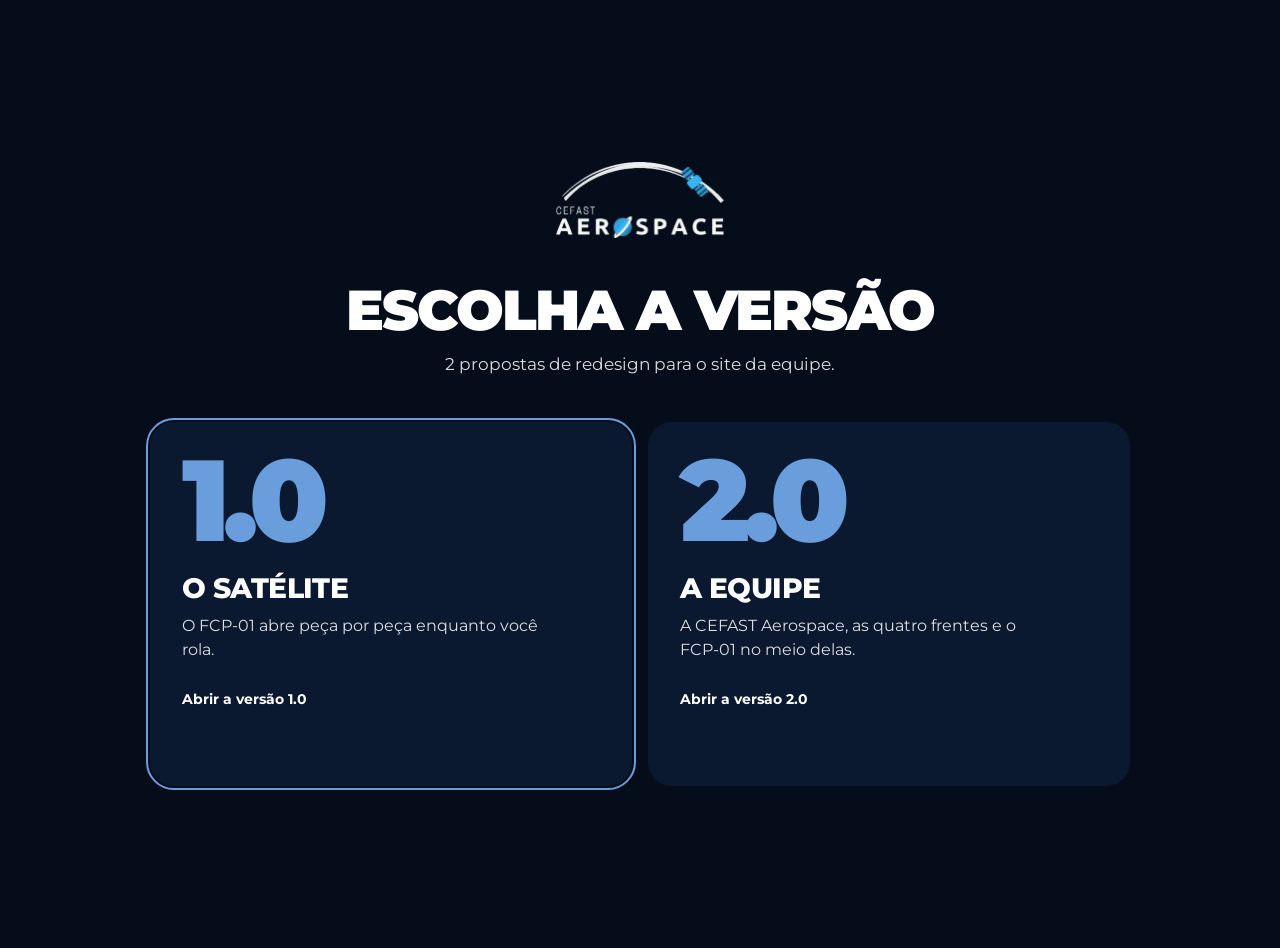
==== commit d31cc37b: "Força recarregar a tela de versão Co-Authored-By: Claude Opus 5.5 <noreply@anthropic.com> Claude-Ses" ====
--- a/index.html
+++ b/index.html
@@ -14,8 +14,8 @@
 .fallback { padding: 48px 16px; text-align: center; }
 .fallback a { color: #699ddb; font-weight: 700; display: block; margin: 12px 0; }
 </style>
-<link rel="stylesheet" href="versao.css">
-<script defer src="versao.js" data-raiz="./" data-pagina></script>
+<link rel="stylesheet" href="versao.css?v=3">
+<script defer src="versao.js?v=3" data-raiz="./" data-pagina></script>
 </head>
 <body>
 <noscript class="versao-fallback"><div class="fallback"><h1>CEFAST Aerospace · redesign</h1><a href="v1/">Versão 1.0 · O satélite</a><a href="v2/">Versão 2.0 · A equipe</a></div></noscript>
